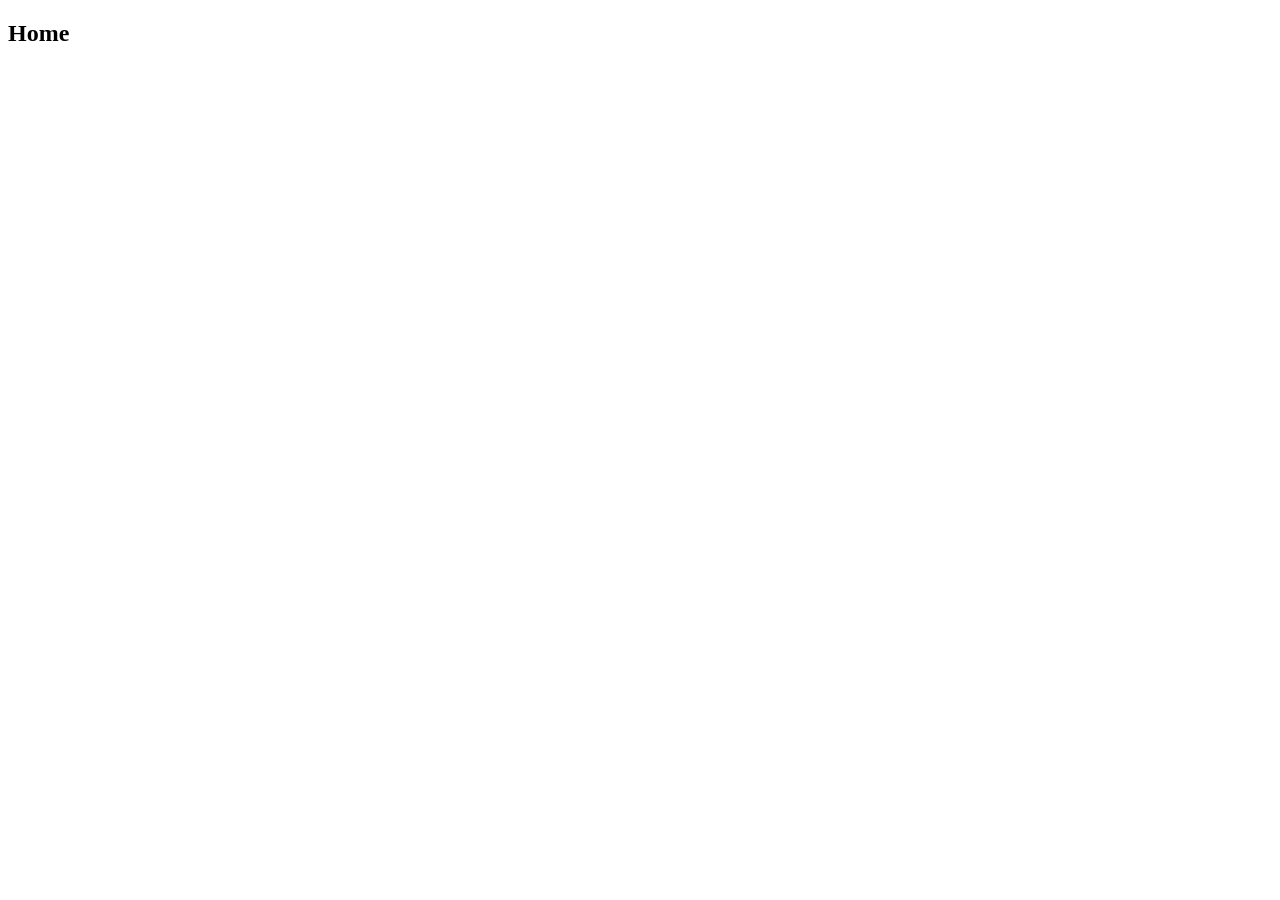
==== portofolioproject/index.html @ 738761d4 "initialisation du projet" ====
<!DOCTYPE html>
<html lang="en">
<head>
    <meta charset="UTF-8">
    <meta name="viewport" content="width=device-width, initial-scale=1.0">
    <title>Document</title>
</head>
     <header>

     </header>
     <main>
        <section class="homeSection">
            <h1>Home</h1>
        </section>
     </main>
<body>
    
</body>
</html>
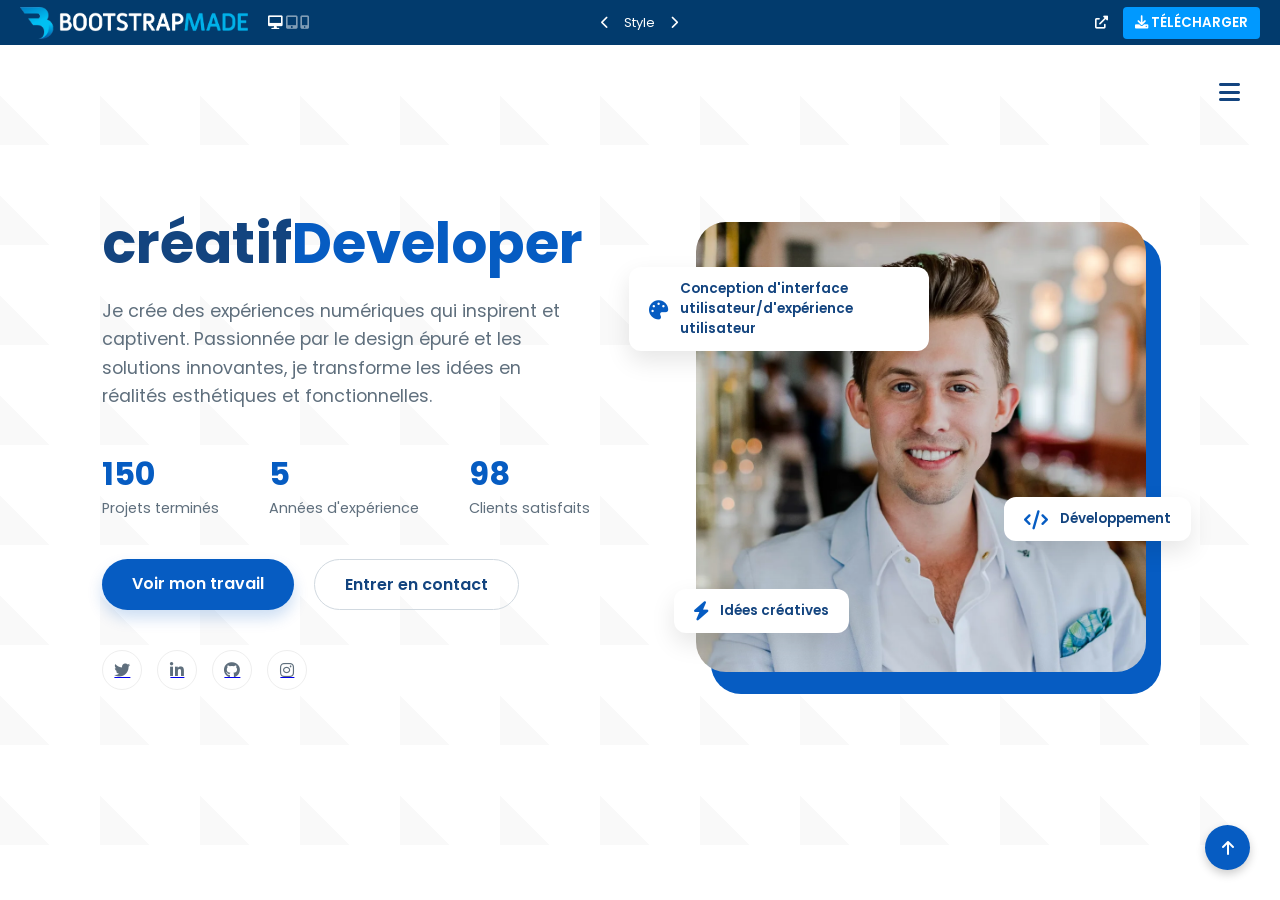
==== commit ccda093a: "feat : je viens de finir le hero-section" ====
--- a/portofolioproject/index.html
+++ b/portofolioproject/index.html
@@ -1,19 +1,118 @@
 <!DOCTYPE html>
-<html lang="en">
+<html lang="fr">
 <head>
     <meta charset="UTF-8">
     <meta name="viewport" content="width=device-width, initial-scale=1.0">
-    <title>Document</title>
+    <title>Portfolio - Créatif Developer</title>
+    <!-- Polices : Poppins -->
+    <link href="https://fonts.googleapis.com/css2?family=Poppins:wght@300;400;600;700&display=swap" rel="stylesheet">
+    <!-- Icônes : FontAwesome -->
+    <link rel="stylesheet" href="https://cdnjs.cloudflare.com/ajax/libs/font-awesome/6.0.0/css/all.min.css">
+    <link rel="stylesheet" href="style.css">
 </head>
-     <header>
+<body>
 
-     </header>
-     <main>
-        <section class="homeSection">
-            <h1>Home</h1>
-        </section>
-     </main>
-<body>
-    
+    <!-- BARRE DE PRÉVISUALISATION -->
+    <nav class="preview-bar">
+        <div class="bar-section bar-gauche">
+            <img src="logo.png" alt="BOOTSTRAPMADE">
+            <div class="device-icons">
+                <i class="fas fa-desktop active"></i>
+                <i class="fas fa-tablet-alt"></i>
+                <i class="fas fa-mobile-alt"></i>
+            </div>
+        </div>
+        <div class="bar-section bar-centre">
+            <i class="fas fa-chevron-left"></i>
+            <span>Style</span>
+            <i class="fas fa-chevron-right"></i>
+        </div>
+        <div class="bar-section bar-droite">
+            <i class="fas fa-external-link-alt"></i>
+            <button class="btn-telecharger">
+                <i class="fas fa-download"></i> TÉLÉCHARGER
+            </button>
+        </div>
+    </nav>
+
+    <!-- SECTION HERO -->
+    <section class="hero-section">
+        <!-- Icône Menu Hamburger (en haut à droite) -->
+        <div class="menu-burger">
+            <i class="fas fa-bars"></i>
+        </div>
+
+        <div class="container">
+            <!-- TEXTE GAUCHE -->
+            <div class="hero-content">
+                <h1 class="main-title">créatif<span>Developer</span></h1>
+                <p class="description">
+                    Je crée des expériences numériques qui inspirent et captivent. 
+                    Passionnée par le design épuré et les solutions innovantes, 
+                    je transforme les idées en réalités esthétiques et fonctionnelles.
+                </p>
+
+                <div class="stats">
+                    <div class="stat-item">
+                        <h3>150</h3>
+                        <p>Projets terminés</p>
+                    </div>
+                    <div class="stat-item">
+                        <h3>5</h3>
+                        <p>Années d'expérience</p>
+                    </div>
+                    <div class="stat-item">
+                        <h3>98</h3>
+                        <p>Clients satisfaits</p>
+                    </div>
+                </div>
+
+                <div class="btn-container">
+                    <a href="#" class="btn btn-primary">Voir mon travail</a>
+                    <a href="#" class="btn btn-outline">Entrer en contact</a>
+                </div>
+
+                <div class="social-links">
+                    <a href="#"><i class="fab fa-twitter"></i></a>
+                    <a href="#"><i class="fab fa-linkedin-in"></i></a>
+                    <a href="#"><i class="fab fa-github"></i></a>
+                    <a href="#"><i class="fab fa-instagram"></i></a>
+                </div>
+            </div>
+
+            <!-- IMAGE DROITE AVEC BADGES -->
+            <div class="hero-image-area">
+                <div class="image-wrapper">
+                    <!-- Forme bleue derrière -->
+                    <div class="blue-bg-shape"></div>
+                    
+                    <!-- Photo principale -->
+                    <img src="profile-square-1.webp" alt="Developer" class="profile-img">
+
+                    <!-- Badges flottants -->
+                    <div class="badge badge-top">
+                        <i class="fas fa-palette"></i>
+                        <span>Conception d'interface utilisateur/d'expérience utilisateur</span>
+                    </div>
+
+                    <div class="badge badge-middle">
+                        <i class="fas fa-code"></i>
+                        <span>Développement</span>
+                    </div>
+
+                    <div class="badge badge-bottom">
+                        <i class="fas fa-bolt"></i>
+                        <span>Idées créatives</span>
+                    </div>
+                </div>
+            </div>
+        </div>
+
+        <!-- Bouton de retour en haut -->
+        <div class="scroll-top">
+            <i class="fas fa-arrow-up"></i>
+        </div>
+    </section>
+
 </body>
 </html>
--- a/portofolioproject/style.css
+++ b/portofolioproject/style.css
@@ -0,0 +1,234 @@
+/* VARIABLES ET RESET */
+:root {
+    --primary-blue: #065cc2;
+    --dark-blue: #13447f;
+    --text-gray: #5f6f7d;
+    --bg-light: #f8fbfe;
+}
+
+* {
+    margin: 0;
+    padding: 0;
+    box-sizing: border-box;
+    font-family: 'Poppins', sans-serif;
+}
+
+body {
+    background-color: #ffffff;
+    overflow-x: hidden;
+}
+
+/* PREVIEW BAR */
+.preview-bar {
+    background-color: #023b6d;
+    height: 45px;
+    display: flex;
+    justify-content: space-between;
+    align-items: center;
+    padding: 0 20px;
+    color: white;
+    font-size: 13px;
+    position: sticky;
+    top: 0;
+    z-index: 1000;
+}
+
+.bar-section { flex: 1; display: flex; align-items: center; }
+.bar-gauche { justify-content: flex-start; gap: 20px; }
+.bar-centre { justify-content: center; gap: 15px; }
+.bar-droite { justify-content: flex-end; gap: 15px; }
+
+.device-icons i { opacity: 0.5; cursor: pointer; transition: 0.3s; }
+.device-icons i.active, .device-icons i:hover { opacity: 1; }
+
+body > nav > div.bar-section.bar-gauche > img{
+    width: auto;
+    cursor: pointer;
+    height: 32px;
+}
+.btn-telecharger {
+    background-color: #0099ff;
+    color: white;
+    border: none;
+    padding: 6px 12px;
+    border-radius: 4px;
+    font-weight: 600;
+    cursor: pointer;
+}
+
+/* HERO SECTION */
+.hero-section {
+    padding: 60px 8%;
+    min-height: 90vh;
+    display: flex;
+    align-items: center;
+    position: relative;
+    /* Petit motif géométrique en fond (optionnel) */
+    background-image: linear-gradient(45deg, #f9f9f9 25%, transparent 25%);
+    background-size: 100px 100px;
+}
+
+.container {
+    display: flex;
+    align-items: center;
+    width: 100%;
+    gap: 50px;
+}
+
+.hero-content { flex: 1; }
+
+.main-title {
+    font-size: 3.5rem;
+    color: var(--dark-blue);
+    line-height: 1.2;
+    margin-bottom: 20px;
+}
+.main-title span { color: var(--primary-blue); }
+
+.description {
+    color: var(--text-gray);
+    font-size: 1.1rem;
+    line-height: 1.6;
+    margin-bottom: 40px;
+    max-width: 90%;
+}
+
+/* STATS */
+.stats {
+    display: flex;
+    gap: 50px;
+    margin-bottom: 40px;
+}
+.stat-item h3 {
+    font-size: 2rem;
+    color: var(--primary-blue);
+}
+.stat-item p {
+    color: var(--text-gray);
+    font-size: 0.9rem;
+}
+
+/* BOUTONS */
+.btn-container { display: flex; gap: 20px; margin-bottom: 40px; }
+.btn {
+    padding: 12px 30px;
+    border-radius: 50px;
+    text-decoration: none;
+    font-weight: 600;
+    transition: 0.3s;
+}
+.btn-primary {
+    background-color: var(--primary-blue);
+    color: white;
+    box-shadow: 0 8px 15px rgba(6, 92, 194, 0.2);
+}
+.btn-outline {
+    border: 1px solid #d1d9e0;
+    color: var(--dark-blue);
+}
+.btn:hover { transform: translateY(-3px); }
+
+/* SOCIAL */
+.social-links { display: flex; gap: 15px; }
+.social-links i {
+    width: 40px;
+    height: 40px;
+    border: 1px solid #eee;
+    border-radius: 50%;
+    display: flex;
+    align-items: center;
+    justify-content: center;
+    color: var(--text-gray);
+    transition: 0.3s;
+}
+.social-links i:hover {
+    background: var(--primary-blue);
+    color: white;
+}
+
+/* IMAGE ET BADGES (Le plus important) */
+.hero-image-area { flex: 1; display: flex; justify-content: center; }
+
+.image-wrapper {
+    position: relative;
+    width: 100%;
+    max-width: 450px;
+}
+
+.profile-img {
+    width: 100%;
+    border-radius: 30px;
+    position: relative;
+    z-index: 5;
+}
+
+.blue-bg-shape {
+    position: absolute;
+    width: 100%;
+    height: 100%;
+    background-color: var(--primary-blue);
+    bottom: -15px;
+    right: -15px;
+    border-radius: 30px;
+    z-index: 1;
+}
+
+/* STYLE DES BADGES */
+.badge {
+    position: absolute;
+    background: white;
+    padding: 12px 20px;
+    border-radius: 12px;
+    display: flex;
+    align-items: center;
+    gap: 12px;
+    box-shadow: 0 10px 25px rgba(0,0,0,0.1);
+    z-index: 10;
+    font-size: 0.85rem;
+    font-weight: 600;
+    color: var(--dark-blue);
+}
+.badge i {
+    color: var(--primary-blue);
+    font-size: 1.2rem;
+}
+
+.badge-top {
+    top: 10%;
+    left: -15%;
+    max-width: 300px;
+}
+
+.badge-middle {
+    right: -10%;
+    bottom: 30%;
+}
+
+.badge-bottom {
+    bottom: 10%;
+    left: -5%;
+}
+
+/* MENU ET SCROLL */
+.menu-burger {
+    position: absolute;
+    top: 30px;
+    right: 40px;
+    font-size: 1.5rem;
+    color: var(--dark-blue);
+}
+
+.scroll-top {
+    position: fixed;
+    bottom: 30px;
+    right: 30px;
+    background: var(--primary-blue);
+    color: white;
+    width: 45px;
+    height: 45px;
+    border-radius: 50%;
+    display: flex;
+    align-items: center;
+    justify-content: center;
+    box-shadow: 0 4px 10px rgba(0,0,0,0.2);
+}
